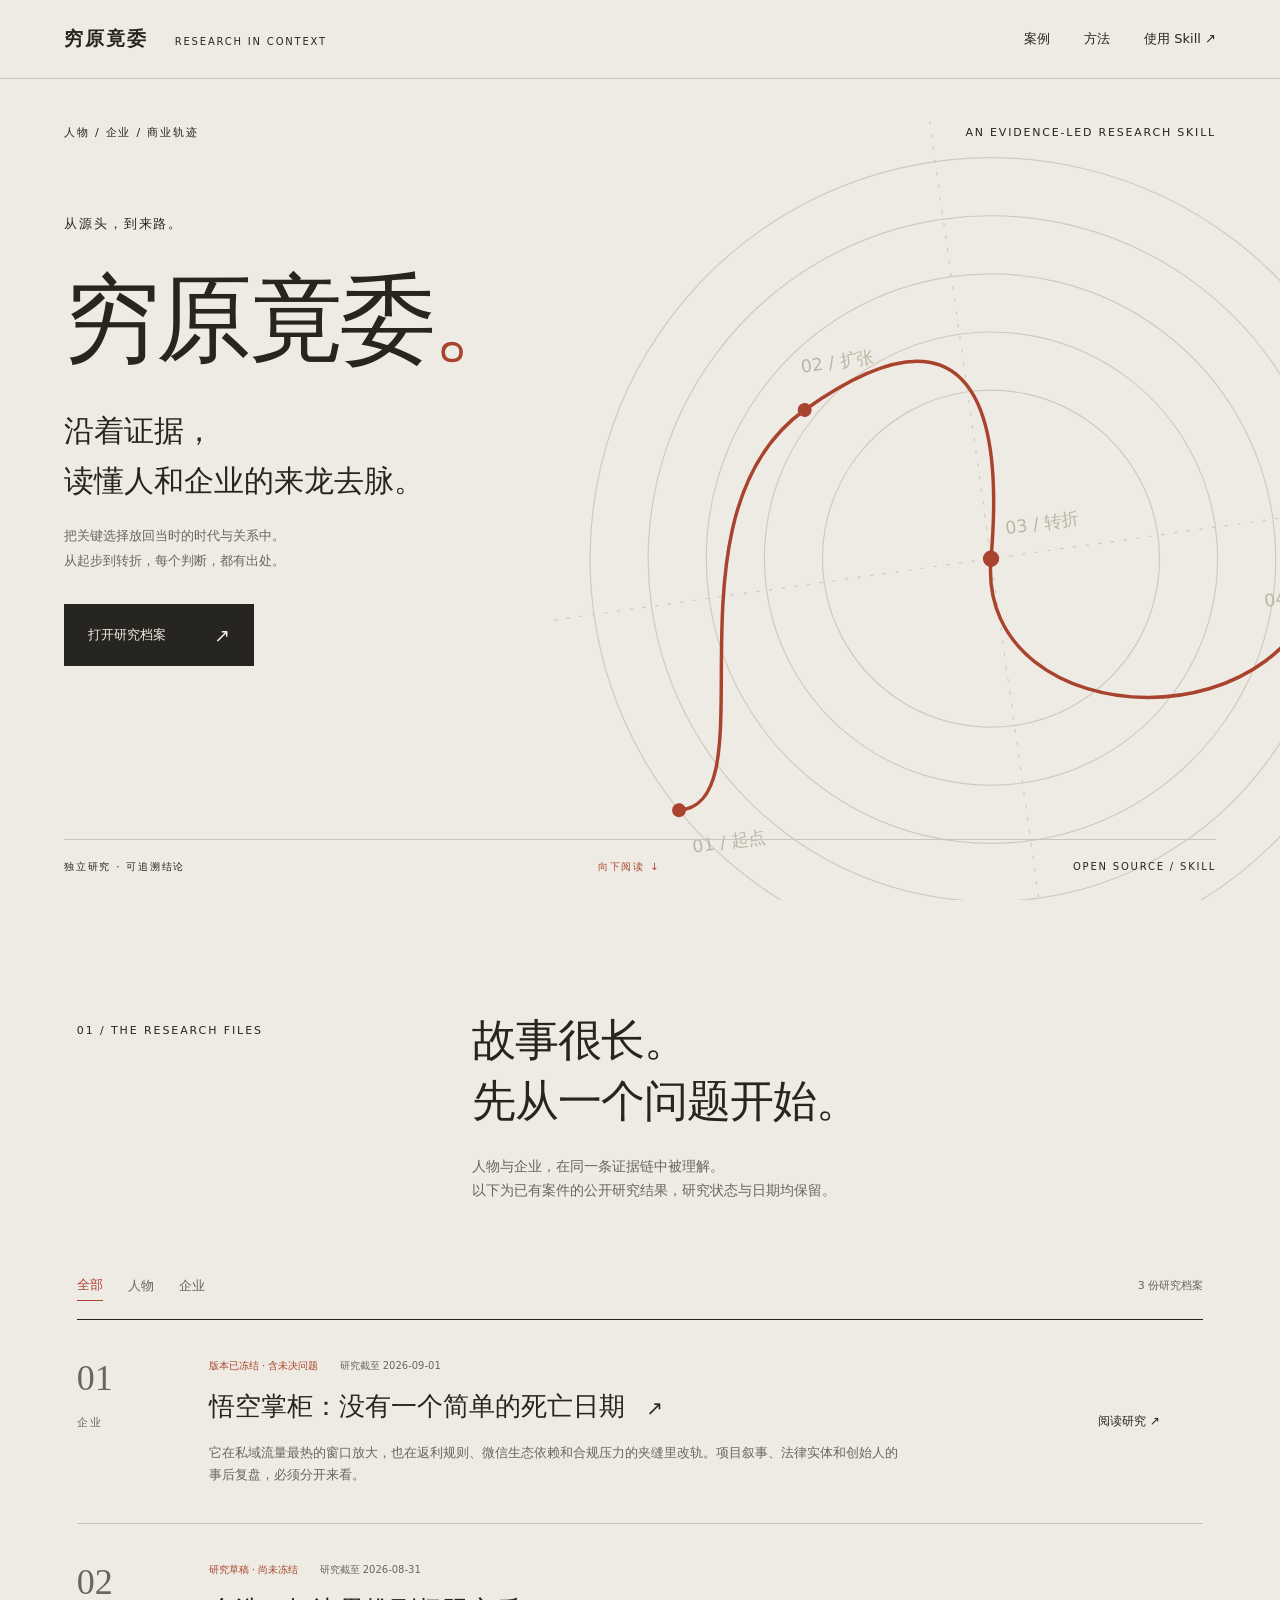
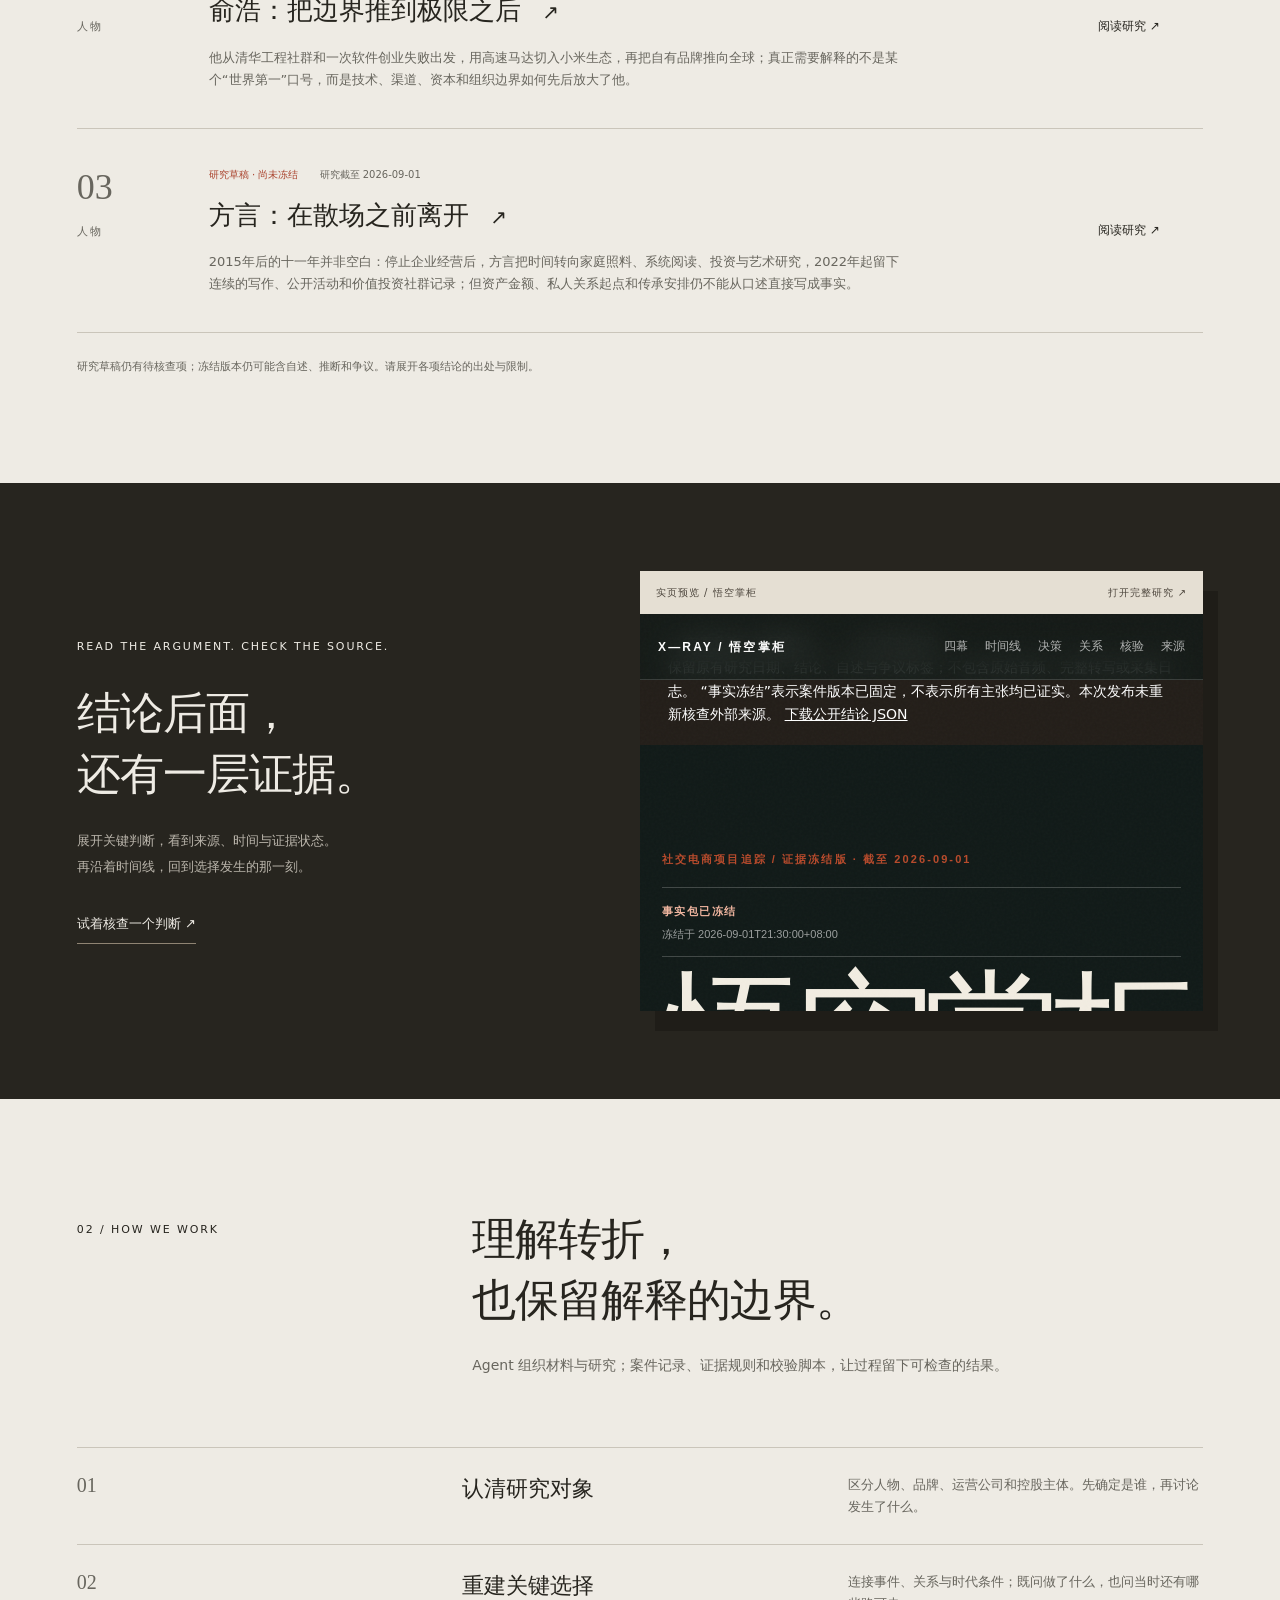
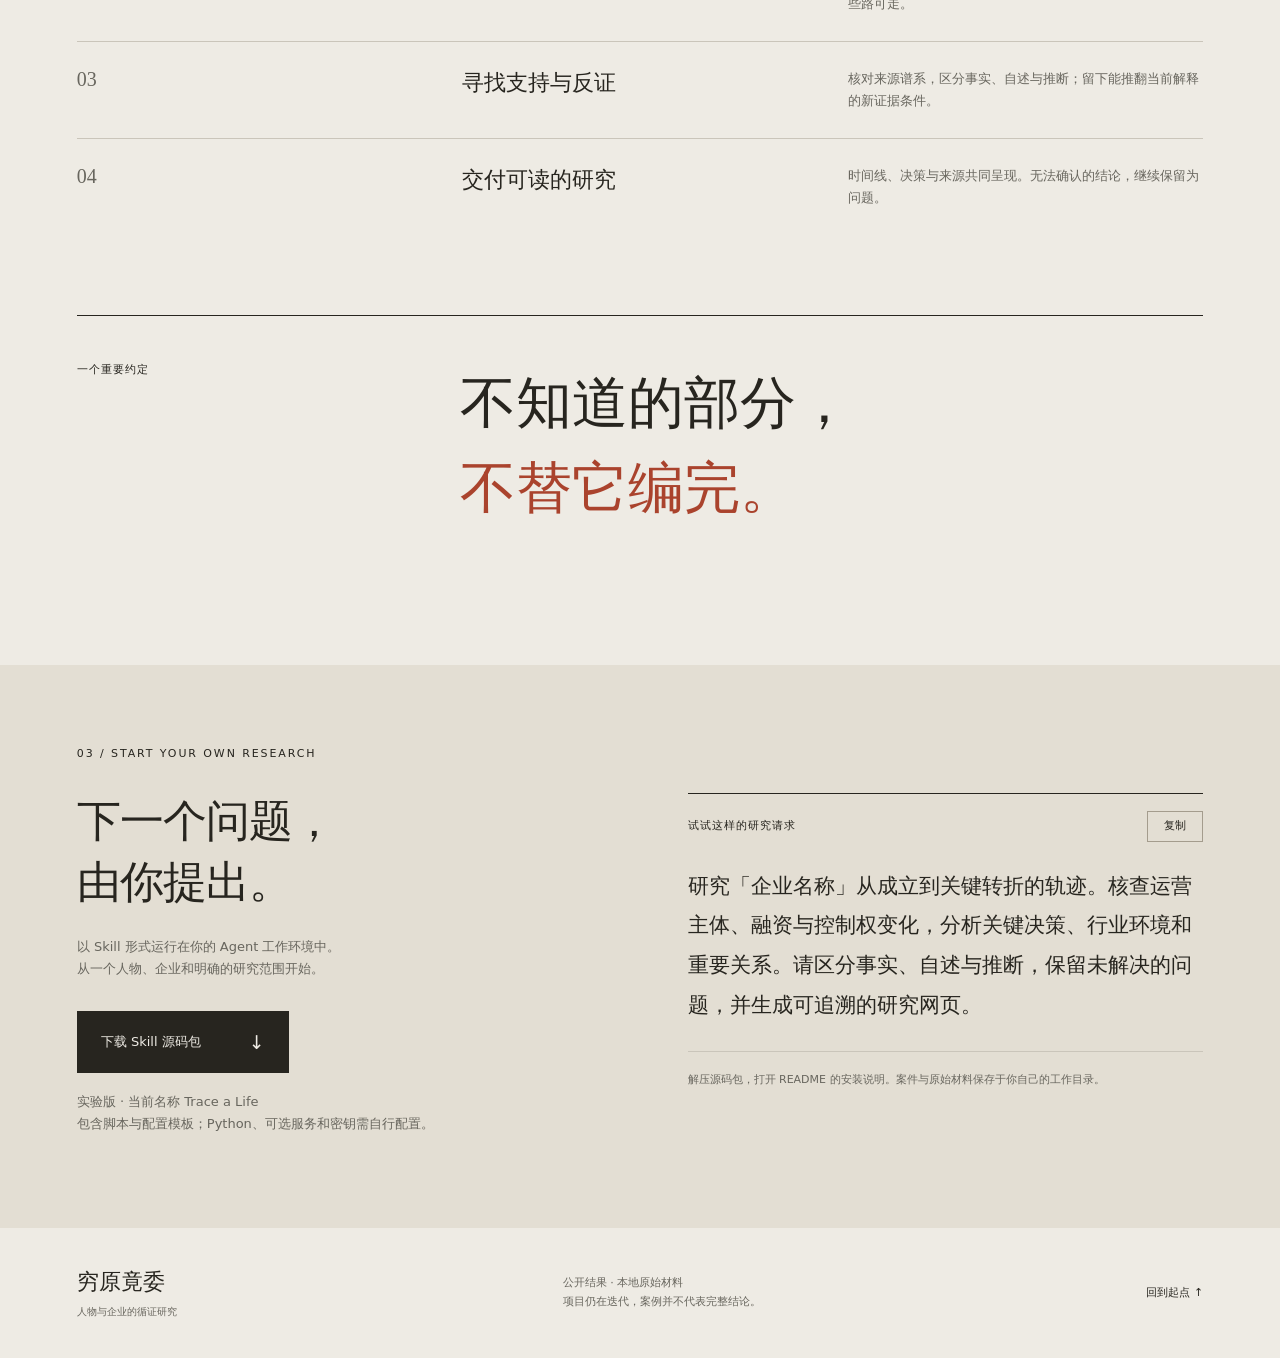
==== website/index.html @ 88b1b2bf "initial commit" ====
<!doctype html>
<html lang="zh-CN">
<head>
  <meta charset="utf-8">
  <meta name="viewport" content="width=device-width,initial-scale=1">
  <meta name="description" content="穷原竟委：沿着证据，研究人物与企业的起点、选择与转折。浏览真实案例，下载开源研究 Skill。">
  <meta name="theme-color" content="#eeebe4">
  <title>穷原竟委 — 人物与企业的循证研究</title>
  <script>if (location.pathname.endsWith('/index.template.html')) location.replace('../website/index.html');</script>
  <link rel="stylesheet" href="styles.css">
  <script src="site.js" defer></script>
</head>
<body>
  <a class="skip" href="#cases">跳至研究案例</a>
  <header class="nav"><a class="wordmark" href="#">穷原竟委 <span>RESEARCH IN CONTEXT</span></a><nav aria-label="主导航"><a href="#cases">案例</a><a href="#method">方法</a><a href="#start">使用 Skill <span aria-hidden="true">↗</span></a></nav></header>
  <main>
    <section class="hero" aria-labelledby="hero-title">
      <div class="hero-top"><span>人物 / 企业 / 商业轨迹</span><span>AN EVIDENCE-LED RESEARCH SKILL</span></div>
      <div class="hero-copy"><p class="eyebrow">从源头，到来路。</p><h1 id="hero-title">穷原竟委<span class="title-dot">。</span></h1><p class="hero-promise">沿着证据，<br>读懂人和企业的来龙去脉。</p><p class="hero-desc">把关键选择放回当时的时代与关系中。<br>从起步到转折，每个判断，都有出处。</p><a class="primary" href="#cases">打开研究档案 <span aria-hidden="true">↗</span></a></div>
      <div class="trace-art" aria-hidden="true"><svg viewBox="0 0 760 760"><g class="contours" fill="none" stroke="currentColor"><ellipse cx="380" cy="380" rx="345" ry="345"/><ellipse cx="380" cy="380" rx="295" ry="295"/><ellipse cx="380" cy="380" rx="245" ry="245"/><ellipse cx="380" cy="380" rx="195" ry="195"/><ellipse cx="380" cy="380" rx="145" ry="145"/><path d="M0 380H760M380 0V760" stroke-dasharray="3 8"/></g><path class="trace-route" d="M84 557C165 563 100 303 239 231S415 228 380 380S631 583 666 411" fill="none" stroke="#aa432d" stroke-width="3"/><g fill="#aa432d"><circle cx="84" cy="557" r="6"/><circle cx="239" cy="231" r="6"/><circle cx="380" cy="380" r="7"/><circle cx="666" cy="411" r="6"/></g><g font-size="15" fill="currentColor"><text x="91" y="595">01 / 起点</text><text x="241" y="199">02 / 扩张</text><text x="396" y="361">03 / 转折</text><text x="608" y="454">04 / 延续？</text></g></svg><span class="trace-caption">CHOICES LEAVE TRACES.<br>FOLLOW THE EVIDENCE.</span></div>
      <div class="hero-bottom"><span>独立研究 · 可追溯结论</span><a href="#cases">向下阅读 ↓</a><span>OPEN SOURCE / SKILL</span></div>
    </section>

    <section class="case-section wrap" id="cases">
      <div class="section-heading"><p class="eyebrow">01 / THE RESEARCH FILES</p><div><h2>故事很长。<br>先从一个问题开始。</h2><p>人物与企业，在同一条证据链中被理解。<br>以下为已有案件的公开研究结果，研究状态与日期均保留。</p></div></div>
      <div class="filter-bar"><div role="group" aria-label="筛选案例"><button type="button" data-filter="all" aria-pressed="true">全部</button><button type="button" data-filter="人物" aria-pressed="false">人物</button><button type="button" data-filter="企业" aria-pressed="false">企业</button></div><span id="case-count" aria-live="polite">3 份研究档案</span></div>
      <div class="case-list"><article class="case-row" data-kind="企业">
<div class="case-id">01<span>企业</span></div>
<div><p class="case-status">版本已冻结 · 含未决问题 <span>研究截至 2026-09-01</span></p>
<h3><a href="cases/wukong-zhanggui/index.html">悟空掌柜：没有一个简单的死亡日期 <span aria-hidden="true">↗</span></a></h3>
<p>它在私域流量最热的窗口放大，也在返利规则、微信生态依赖和合规压力的夹缝里改轨。项目叙事、法律实体和创始人的事后复盘，必须分开来看。</p></div>
<a class="read-case" href="cases/wukong-zhanggui/index.html">阅读研究 <span aria-hidden="true">↗</span></a></article>
<article class="case-row" data-kind="人物">
<div class="case-id">02<span>人物</span></div>
<div><p class="case-status">研究草稿 · 尚未冻结 <span>研究截至 2026-08-31</span></p>
<h3><a href="cases/yu-hao-dreame/index.html">俞浩：把边界推到极限之后 <span aria-hidden="true">↗</span></a></h3>
<p>他从清华工程社群和一次软件创业失败出发，用高速马达切入小米生态，再把自有品牌推向全球；真正需要解释的不是某个“世界第一”口号，而是技术、渠道、资本和组织边界如何先后放大了他。</p></div>
<a class="read-case" href="cases/yu-hao-dreame/index.html">阅读研究 <span aria-hidden="true">↗</span></a></article>
<article class="case-row" data-kind="人物">
<div class="case-id">03<span>人物</span></div>
<div><p class="case-status">研究草稿 · 尚未冻结 <span>研究截至 2026-09-01</span></p>
<h3><a href="cases/fang-yan-money-evolution/index.html">方言：在散场之前离开 <span aria-hidden="true">↗</span></a></h3>
<p>2015年后的十一年并非空白：停止企业经营后，方言把时间转向家庭照料、系统阅读、投资与艺术研究，2022年起留下连续的写作、公开活动和价值投资社群记录；但资产金额、私人关系起点和传承安排仍不能从口述直接写成事实。</p></div>
<a class="read-case" href="cases/fang-yan-money-evolution/index.html">阅读研究 <span aria-hidden="true">↗</span></a></article></div>
      <p class="small-note">研究草稿仍有待核查项；冻结版本仍可能含自述、推断和争议。请展开各项结论的出处与限制。</p>
    </section>

    <section class="reading-room" aria-labelledby="reading-title"><div class="wrap reading-layout"><div><p class="eyebrow">READ THE ARGUMENT. CHECK THE SOURCE.</p><h2 id="reading-title">结论后面，<br>还有一层证据。</h2><p>展开关键判断，看到来源、时间与证据状态。<br>再沿着时间线，回到选择发生的那一刻。</p><a class="text-link" href="cases/wukong-zhanggui/index.html#claims">试着核查一个判断 ↗</a></div><div class="page-preview"><div class="preview-caption"><span>实页预览 / 悟空掌柜</span><a href="cases/wukong-zhanggui/index.html">打开完整研究 ↗</a></div><iframe src="cases/wukong-zhanggui/index.html" title="悟空掌柜研究页面预览" loading="lazy" sandbox="allow-scripts allow-same-origin"></iframe></div></div></section>

    <section class="method-section wrap" id="method"><div class="section-heading"><p class="eyebrow">02 / HOW WE WORK</p><div><h2>理解转折，<br>也保留解释的边界。</h2><p>Agent 组织材料与研究；案件记录、证据规则和校验脚本，让过程留下可检查的结果。</p></div></div>
      <ol class="method-list"><li><span>01</span><h3>认清研究对象</h3><p>区分人物、品牌、运营公司和控股主体。先确定是谁，再讨论发生了什么。</p></li><li><span>02</span><h3>重建关键选择</h3><p>连接事件、关系与时代条件；既问做了什么，也问当时还有哪些路可走。</p></li><li><span>03</span><h3>寻找支持与反证</h3><p>核对来源谱系，区分事实、自述与推断；留下能推翻当前解释的新证据条件。</p></li><li><span>04</span><h3>交付可读的研究</h3><p>时间线、决策与来源共同呈现。无法确认的结论，继续保留为问题。</p></li></ol>
      <div class="boundary"><span>一个重要约定</span><p>不知道的部分，<br><em>不替它编完。</em></p></div>
    </section>

    <section class="start-section" id="start"><div class="wrap start-layout"><div><p class="eyebrow">03 / START YOUR OWN RESEARCH</p><h2>下一个问题，<br>由你提出。</h2><p>以 Skill 形式运行在你的 Agent 工作环境中。<br>从一个人物、企业和明确的研究范围开始。</p><a class="primary" href="downloads/trace-a-life-source.zip" download>下载 Skill 源码包 <span aria-hidden="true">↓</span></a><p class="download-note">实验版 · 当前名称 Trace a Life<br>包含脚本与配置模板；Python、可选服务和密钥需自行配置。</p></div><div class="prompt"><div class="prompt-top"><span>试试这样的研究请求</span><button id="copy-prompt" type="button">复制</button></div><p id="research-prompt">研究「企业名称」从成立到关键转折的轨迹。核查运营主体、融资与控制权变化，分析关键决策、行业环境和重要关系。请区分事实、自述与推断，保留未解决的问题，并生成可追溯的研究网页。</p><p class="prompt-help">解压源码包，打开 README 的安装说明。案件与原始材料保存于你自己的工作目录。</p><span id="copy-status" role="status"></span></div></div></section>
  </main>
  <footer class="wrap footer"><div><strong>穷原竟委</strong><span>人物与企业的循证研究</span></div><p>公开结果 · 本地原始材料<br>项目仍在迭代，案例并不代表完整结论。</p><a href="#">回到起点 ↑</a></footer>
</body>
</html>
---- website/styles.css ----
:root{--paper:#eeebe4;--ink:#27251f;--muted:#68665e;--accent:#aa432d;--line:#cac5ba;--serif:"Songti SC","Noto Serif CJK SC","STSong",serif;--sans:Inter,"PingFang SC","Microsoft YaHei",system-ui,sans-serif}*{box-sizing:border-box}html{scroll-behavior:smooth;scroll-padding-top:30px}body{margin:0;background:var(--paper);color:var(--ink);font:15px/1.7 var(--sans)}a{color:inherit;text-decoration:none}button{font:inherit;color:inherit;cursor:pointer}a,button{-webkit-tap-highlight-color:transparent}a:focus-visible,button:focus-visible{outline:2px solid var(--accent);outline-offset:6px}button:disabled{cursor:default}::selection{background:var(--accent);color:white}.wrap{max-width:1380px;margin:auto;padding-left:6%;padding-right:6%}.skip{position:absolute;top:-100px;left:12px;padding:12px;background:white;z-index:10}.skip:focus{top:8px}.nav{position:absolute;z-index:2;top:0;left:0;width:100%;display:flex;align-items:center;justify-content:space-between;padding:26px 5%;border-bottom:1px solid var(--line)}.wordmark{font:600 19px var(--serif);letter-spacing:2px}.wordmark span{font:10px var(--sans);letter-spacing:1.8px;margin-left:20px}.nav nav{display:flex;gap:34px;font-size:13px}.nav nav a{transition:color .2s}.nav nav a:hover{color:var(--accent)}.hero{position:relative;min-height:760px;height:100svh;max-height:1080px;overflow:hidden;padding:124px 5% 40px}.hero-top,.hero-bottom{display:flex;justify-content:space-between;font-size:11px;letter-spacing:1.8px}.hero-top{position:relative;z-index:1}.hero-copy{position:relative;z-index:1;margin-top:70px;width:60%}.eyebrow{font-size:11px;letter-spacing:1.9px;margin:0 0 27px}.hero-copy>.eyebrow{font-size:13px}.hero h1{font:500 clamp(72px,7.5vw,122px)/1.2 var(--serif);letter-spacing:-4px;margin:0 0 30px;white-space:nowrap}.title-dot{color:var(--accent)}.hero-promise{font:400 clamp(23px,2.35vw,36px)/1.65 var(--serif);margin:0 0 18px}.hero-desc{color:var(--muted);font-size:13px;line-height:1.9;margin-bottom:30px}.primary{display:inline-flex;gap:48px;justify-content:space-between;align-items:center;background:var(--ink);color:var(--paper);font-size:13px;padding:15px 24px;transition:background .25s,transform .25s}.primary:hover{background:var(--accent);transform:translateY(-2px)}.primary span{font-size:19px}.trace-art{position:absolute;right:-12%;width:69%;top:13%;color:#bcb4a4;pointer-events:none;transform:rotate(-8deg)}.trace-art svg{width:100%;height:auto}.contours{opacity:.6}.trace-route{stroke-dasharray:1300;stroke-dashoffset:1300;animation:trace 2.6s .15s ease-out forwards}.trace-caption{position:absolute;right:25%;bottom:4%;font-size:10px;letter-spacing:2px;line-height:2.1;transform:rotate(8deg);color:var(--muted)}.hero-bottom{position:absolute;bottom:25px;left:5%;right:5%;padding-top:18px;border-top:1px solid var(--line);font-size:10px}.hero-copy{animation:enter .8s ease-out both}.hero-bottom a{color:var(--accent)}.case-section{padding-top:110px;padding-bottom:95px}.section-heading{display:grid;grid-template-columns:1fr 2fr;gap:30px;margin-bottom:55px}.section-heading>.eyebrow{padding-top:12px}h2{font:400 clamp(32px,3.4vw,52px)/1.4 var(--serif);margin:0 0 23px;letter-spacing:-1px}.section-heading>div>p{max-width:540px;color:var(--muted);font-size:14px}.filter-bar{display:flex;align-items:center;justify-content:space-between;border-bottom:1px solid var(--ink);padding-bottom:18px}.filter-bar>div{display:flex;gap:25px}.filter-bar button{border:0;background:transparent;padding:3px 0;color:var(--muted);font-size:13px}.filter-bar button[aria-pressed=true]{color:var(--accent);border-bottom:1px solid var(--accent)}#case-count{font-size:11px;color:var(--muted)}.case-row{display:grid;grid-template-columns:100px 1fr 105px;gap:32px;padding:37px 0;border-bottom:1px solid var(--line)}.case-row[hidden]{display:none}.case-id{font:36px var(--serif);color:var(--muted)}.case-id span{display:block;font:11px var(--sans);margin-top:16px;letter-spacing:2px}.case-status{font-size:10px;color:var(--accent);margin:0 0 14px}.case-status span{color:var(--muted);margin-left:18px}.case-row h3{font:400 clamp(22px,2vw,30px)/1.5 var(--serif);margin:0 0 16px}.case-row h3 a{transition:color .2s}.case-row h3 a:hover{color:var(--accent)}.case-row h3 span{display:inline-block;font:20px var(--sans);margin-left:15px;transition:transform .2s}.case-row:hover h3 span{transform:translate(3px,-3px)}.case-row>div>p:last-child{font-size:13px;color:var(--muted);max-width:700px;margin-bottom:0}.read-case{font-size:12px;align-self:center}.small-note{font-size:11px;color:var(--muted);margin-top:25px}.reading-room{background:#27251f;color:var(--paper);padding:88px 0}.reading-layout{display:grid;grid-template-columns:1fr 1.12fr;align-items:center;gap:60px}.reading-layout p:not(.eyebrow){font-size:13px;color:#bbb6ac;line-height:2}.text-link{display:inline-block;font-size:13px;margin-top:20px;border-bottom:1px solid #8f8473;padding-bottom:8px}.page-preview{height:440px;overflow:hidden;background:#f5f2e9;box-shadow:15px 20px 0 #1f1d18}.preview-caption{display:flex;justify-content:space-between;gap:10px;background:#e5dfd3;padding:13px 16px;color:#4c453c;font-size:10px;letter-spacing:1px}.page-preview iframe{border:0;width:100%;height:399px;display:block}.method-section{padding-top:110px;padding-bottom:90px}.method-list{list-style:none;margin:0;padding:0;counter-reset:steps}.method-list li{display:grid;grid-template-columns:1fr 1fr 1fr;gap:30px;border-top:1px solid var(--line);padding:26px 0}.method-list li>span{font:20px var(--serif);color:var(--muted)}.method-list h3{font:400 22px var(--serif);margin:0}.method-list p{font-size:13px;color:var(--muted);margin:0}.boundary{margin-top:80px;display:flex;align-items:flex-start;justify-content:space-between;padding:45px 0;border-top:1px solid var(--ink)}.boundary>span{font-size:11px;letter-spacing:1px}.boundary>p{font:400 clamp(36px,4.4vw,64px)/1.5 var(--serif);margin:0;width:66%}.boundary em{font-style:normal;color:var(--accent)}.start-section{background:#e3ded3;padding:80px 0}.start-layout{display:grid;grid-template-columns:1fr 1fr;gap:95px;align-items:center}.start-layout>div>p:not(.eyebrow){font-size:13px;color:var(--muted)}.start-layout .primary{margin-top:18px}.start-layout>div>.download-note{font-size:11px;margin-top:18px}.prompt{border-top:1px solid var(--ink);padding-top:17px}.prompt-top{display:flex;justify-content:space-between;align-items:center;font-size:11px;letter-spacing:1px}.prompt-top button{background:transparent;border:1px solid #a49c8d;padding:5px 16px;font-size:11px}.prompt>#research-prompt{font:400 21px/1.9 var(--serif);color:var(--ink);margin:25px 0}.prompt .prompt-help{font-size:11px!important;border-top:1px solid var(--line);padding-top:19px}#copy-status{font-size:11px;color:var(--accent)}.footer{display:flex;justify-content:space-between;align-items:center;padding-top:35px;padding-bottom:35px;font-size:11px;color:var(--muted);gap:25px}.footer strong{font:22px var(--serif);color:var(--ink)}.footer div span{display:block;font-size:10px;margin-top:6px}.footer>a{color:var(--ink);white-space:nowrap}.reveal-in{transition:opacity .7s,transform .7s}.reveal-in.pending{opacity:0;transform:translateY(18px)}@keyframes enter{from{opacity:0;transform:translateY(18px)}to{opacity:1;transform:none}}@keyframes trace{to{stroke-dashoffset:0}}@media(min-width:1450px){.hero-copy{margin-top:90px}}@media(max-width:900px){.wordmark span{display:none}.hero{min-height:740px}.hero-copy{width:80%;margin-top:65px}.trace-art{width:88%;right:-44%;top:22%;opacity:.65}.hero-top>span:last-child{font-size:9px}.section-heading{grid-template-columns:1fr;gap:5px}.reading-layout{gap:30px}.case-row{grid-template-columns:55px 1fr;gap:20px}.read-case{grid-column:2}.start-layout{gap:40px}.method-list li{grid-template-columns:60px 1fr 1.2fr}.boundary>p{width:75%}}@media(max-width:600px){.nav{padding:23px 6%}.wordmark{font-size:17px;letter-spacing:1px}.nav nav{gap:18px;font-size:11px}.hero{min-height:700px;height:100svh;padding:106px 6% 45px;max-height:900px}.hero-top{font-size:9px;letter-spacing:1px}.hero-top>span:last-child{display:none}.hero-copy{width:100%;margin-top:52px}.hero h1{font-size:65px;letter-spacing:-3px;margin-bottom:27px}.hero-promise{font-size:27px}.hero-desc{font-size:12px}.trace-art{width:125%;right:-72%;top:32%;opacity:.35}.hero-bottom{left:6%;right:6%;font-size:8px;letter-spacing:.6px}.hero-bottom>span:last-child{display:none}.primary{font-size:12px;padding:13px 21px;gap:32px}.wrap{padding-left:7%;padding-right:7%}.case-section,.method-section{padding-top:65px;padding-bottom:50px}.section-heading{margin-bottom:35px}.eyebrow{font-size:9px;margin-bottom:20px}h2{font-size:33px;letter-spacing:0}.case-row{padding:27px 0;gap:15px;grid-template-columns:32px 1fr}.case-id{font-size:24px}.case-id span{font-size:9px}.case-status{line-height:1.9}.case-status span{display:block;margin:3px 0 0}.case-row h3{font-size:22px}.case-row>div>p:last-child{font-size:12px}.case-row h3 span{font-size:15px;margin-left:5px}.read-case{font-size:11px}.reading-room{padding:55px 0}.reading-layout{grid-template-columns:1fr;gap:30px}.page-preview{height:390px;box-shadow:8px 12px 0 #1f1d18}.page-preview iframe{height:348px}.method-list li{grid-template-columns:28px 1fr;gap:15px}.method-list h3{font-size:21px}.method-list p{grid-column:2;font-size:12px}.boundary{margin-top:38px;padding:30px 0;display:block}.boundary>p{width:100%;font-size:36px;margin-top:22px}.start-section{padding:55px 0}.start-layout{grid-template-columns:1fr;gap:40px}.prompt>#research-prompt{font-size:20px}.footer{flex-wrap:wrap;align-items:flex-start;padding-top:28px}.footer p{max-width:160px;margin:0;font-size:10px}.footer>a{font-size:10px}}@media(prefers-reduced-motion:reduce){html{scroll-behavior:auto}*,*:before,*:after{animation:none!important;transition:none!important}.trace-route{stroke-dashoffset:0}.reveal-in.pending{opacity:1;transform:none}}
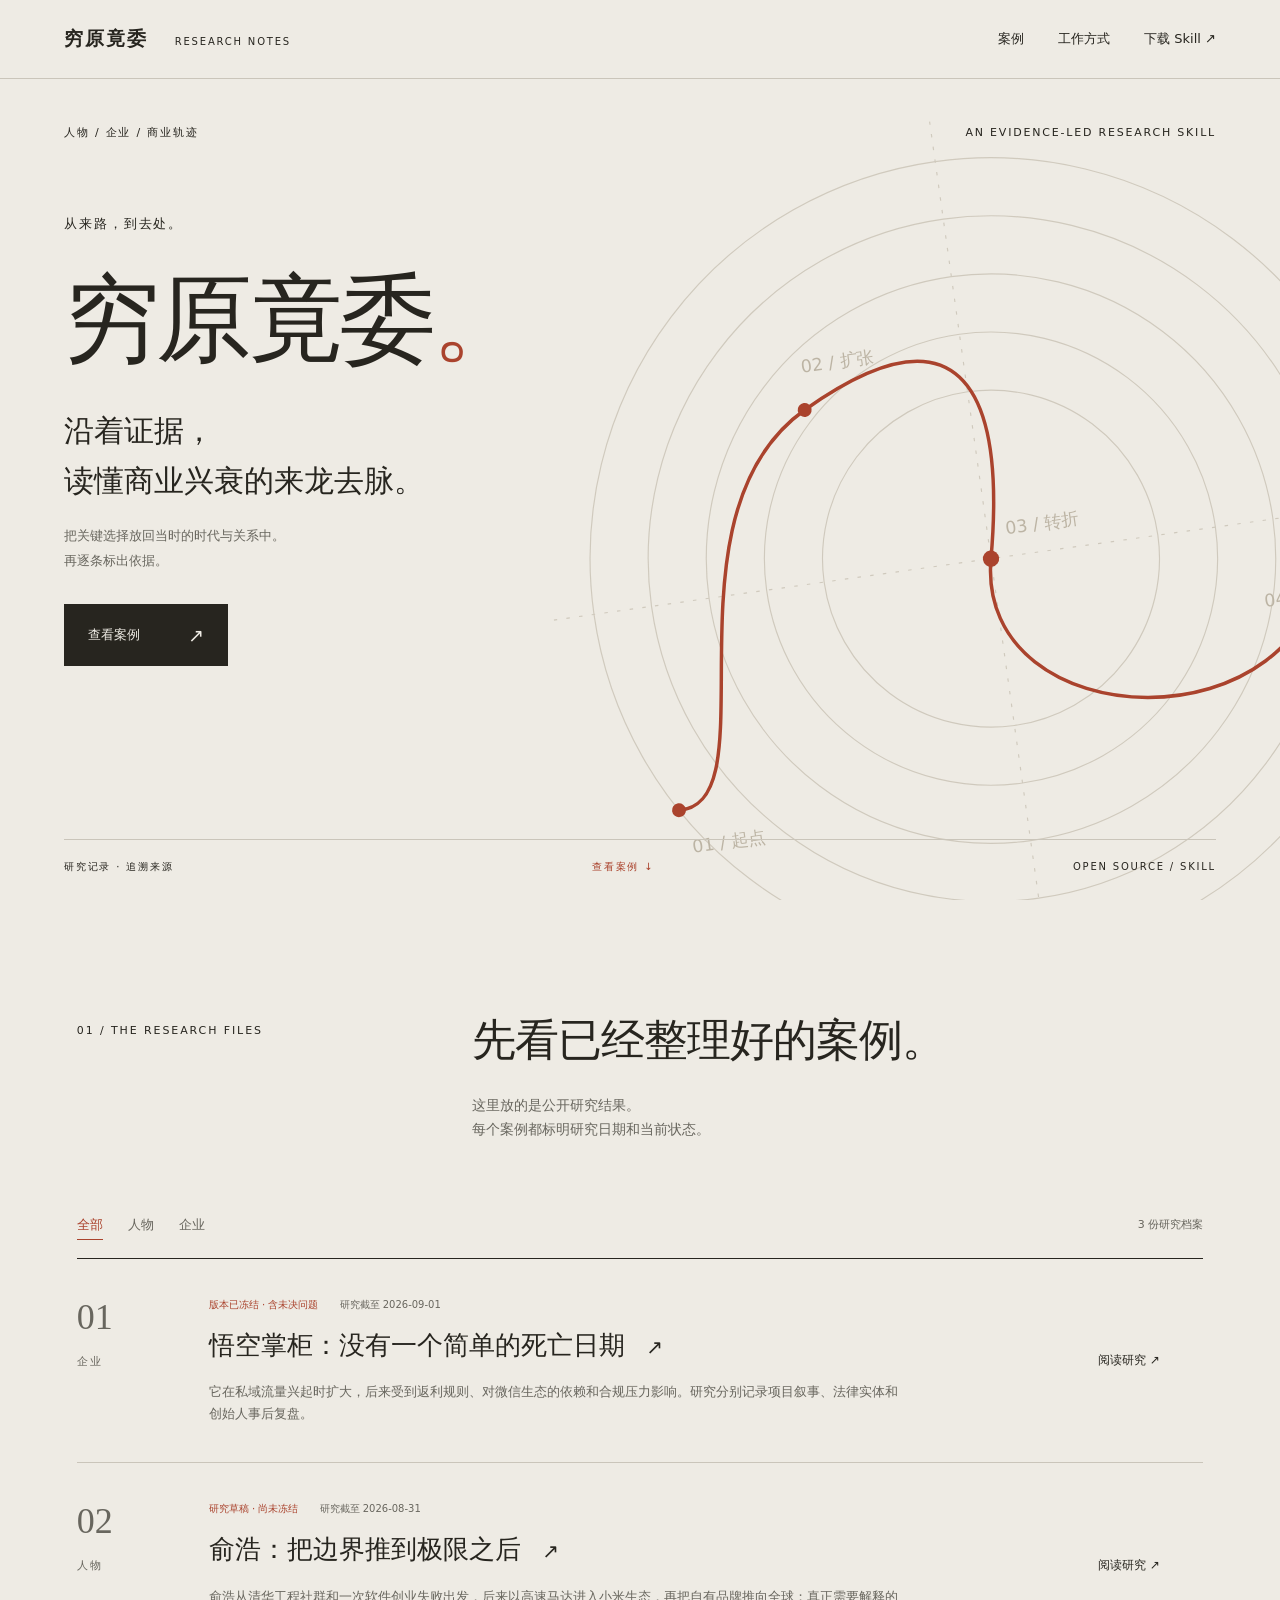
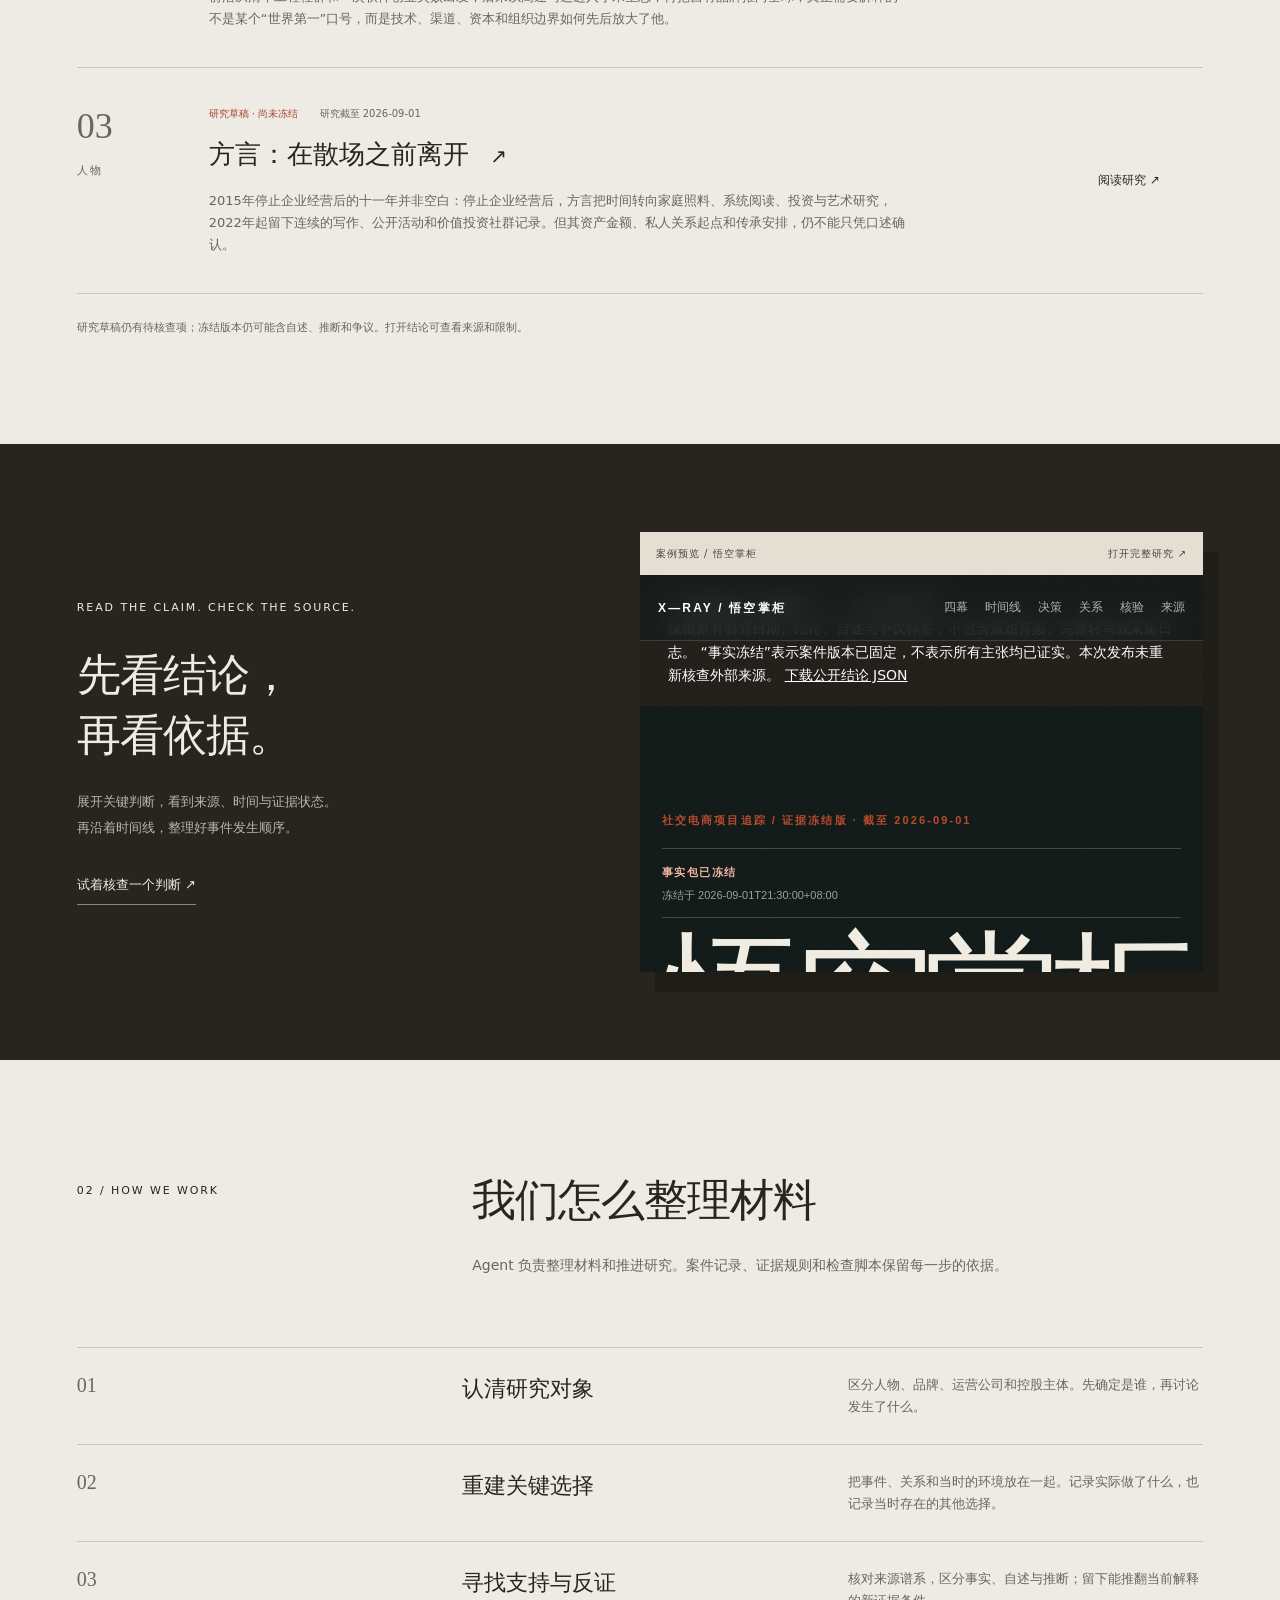
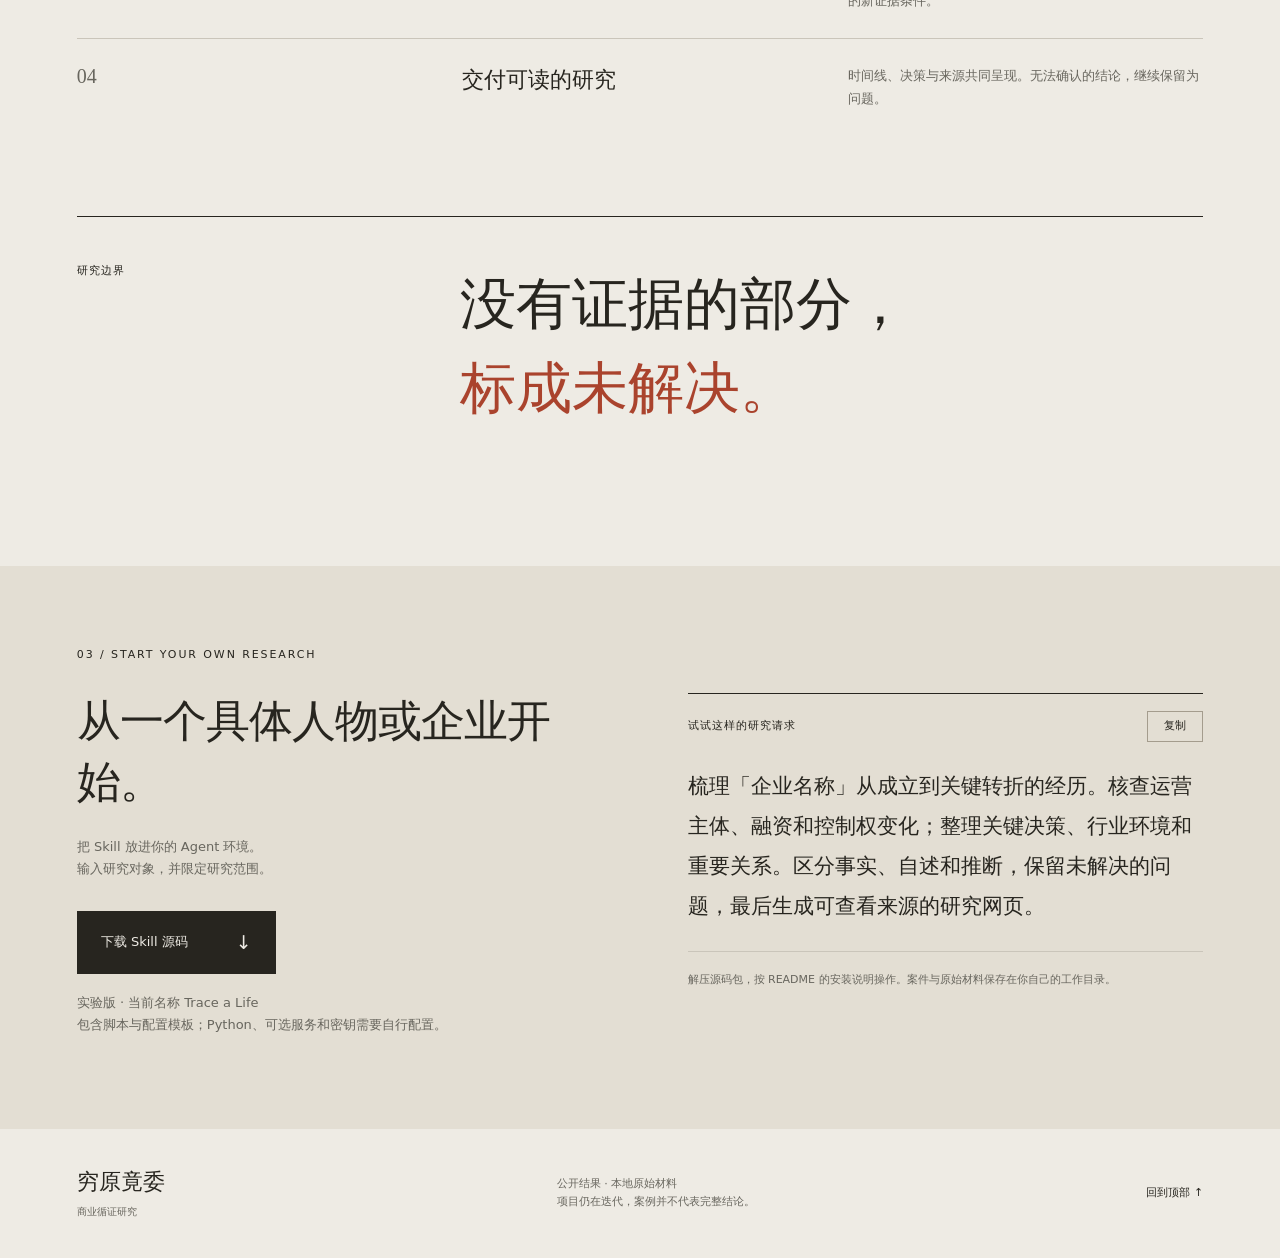
==== commit 8574a3c3: "refactor: humanize public homepage copy" ====
--- a/website/index.html
+++ b/website/index.html
@@ -3,57 +3,57 @@
 <head>
   <meta charset="utf-8">
   <meta name="viewport" content="width=device-width,initial-scale=1">
-  <meta name="description" content="穷原竟委：沿着证据，研究人物与企业的起点、选择与转折。浏览真实案例，下载开源研究 Skill。">
+  <meta name="description" content="穷原竟委：沿着证据，研究人物与企业的起点、选择与转折。整理公开来源，下载开源研究 Skill。">
   <meta name="theme-color" content="#eeebe4">
-  <title>穷原竟委 — 人物与企业的循证研究</title>
+  <title>穷原竟委 — 商业的循证研究</title>
   <script>if (location.pathname.endsWith('/index.template.html')) location.replace('../website/index.html');</script>
   <link rel="stylesheet" href="styles.css">
   <script src="site.js" defer></script>
 </head>
 <body>
   <a class="skip" href="#cases">跳至研究案例</a>
-  <header class="nav"><a class="wordmark" href="#">穷原竟委 <span>RESEARCH IN CONTEXT</span></a><nav aria-label="主导航"><a href="#cases">案例</a><a href="#method">方法</a><a href="#start">使用 Skill <span aria-hidden="true">↗</span></a></nav></header>
+  <header class="nav"><a class="wordmark" href="#">穷原竟委 <span>RESEARCH NOTES</span></a><nav aria-label="主导航"><a href="#cases">案例</a><a href="#method">工作方式</a><a href="#start">下载 Skill <span aria-hidden="true">↗</span></a></nav></header>
   <main>
     <section class="hero" aria-labelledby="hero-title">
       <div class="hero-top"><span>人物 / 企业 / 商业轨迹</span><span>AN EVIDENCE-LED RESEARCH SKILL</span></div>
-      <div class="hero-copy"><p class="eyebrow">从源头，到来路。</p><h1 id="hero-title">穷原竟委<span class="title-dot">。</span></h1><p class="hero-promise">沿着证据，<br>读懂人和企业的来龙去脉。</p><p class="hero-desc">把关键选择放回当时的时代与关系中。<br>从起步到转折，每个判断，都有出处。</p><a class="primary" href="#cases">打开研究档案 <span aria-hidden="true">↗</span></a></div>
+      <div class="hero-copy"><p class="eyebrow">从来路，到去处。</p><h1 id="hero-title">穷原竟委<span class="title-dot">。</span></h1><p class="hero-promise">沿着证据，<br>读懂商业兴衰的来龙去脉。</p><p class="hero-desc">把关键选择放回当时的时代与关系中。<br>再逐条标出依据。</p><a class="primary" href="#cases">查看案例 <span aria-hidden="true">↗</span></a></div>
       <div class="trace-art" aria-hidden="true"><svg viewBox="0 0 760 760"><g class="contours" fill="none" stroke="currentColor"><ellipse cx="380" cy="380" rx="345" ry="345"/><ellipse cx="380" cy="380" rx="295" ry="295"/><ellipse cx="380" cy="380" rx="245" ry="245"/><ellipse cx="380" cy="380" rx="195" ry="195"/><ellipse cx="380" cy="380" rx="145" ry="145"/><path d="M0 380H760M380 0V760" stroke-dasharray="3 8"/></g><path class="trace-route" d="M84 557C165 563 100 303 239 231S415 228 380 380S631 583 666 411" fill="none" stroke="#aa432d" stroke-width="3"/><g fill="#aa432d"><circle cx="84" cy="557" r="6"/><circle cx="239" cy="231" r="6"/><circle cx="380" cy="380" r="7"/><circle cx="666" cy="411" r="6"/></g><g font-size="15" fill="currentColor"><text x="91" y="595">01 / 起点</text><text x="241" y="199">02 / 扩张</text><text x="396" y="361">03 / 转折</text><text x="608" y="454">04 / 延续？</text></g></svg><span class="trace-caption">CHOICES LEAVE TRACES.<br>FOLLOW THE EVIDENCE.</span></div>
-      <div class="hero-bottom"><span>独立研究 · 可追溯结论</span><a href="#cases">向下阅读 ↓</a><span>OPEN SOURCE / SKILL</span></div>
+      <div class="hero-bottom"><span>研究记录 · 追溯来源</span><a href="#cases">查看案例 ↓</a><span>OPEN SOURCE / SKILL</span></div>
     </section>
 
     <section class="case-section wrap" id="cases">
-      <div class="section-heading"><p class="eyebrow">01 / THE RESEARCH FILES</p><div><h2>故事很长。<br>先从一个问题开始。</h2><p>人物与企业，在同一条证据链中被理解。<br>以下为已有案件的公开研究结果，研究状态与日期均保留。</p></div></div>
+      <div class="section-heading"><p class="eyebrow">01 / THE RESEARCH FILES</p><div><h2>先看已经整理好的案例。</h2><p>这里放的是公开研究结果。<br>每个案例都标明研究日期和当前状态。</p></div></div>
       <div class="filter-bar"><div role="group" aria-label="筛选案例"><button type="button" data-filter="all" aria-pressed="true">全部</button><button type="button" data-filter="人物" aria-pressed="false">人物</button><button type="button" data-filter="企业" aria-pressed="false">企业</button></div><span id="case-count" aria-live="polite">3 份研究档案</span></div>
       <div class="case-list"><article class="case-row" data-kind="企业">
 <div class="case-id">01<span>企业</span></div>
 <div><p class="case-status">版本已冻结 · 含未决问题 <span>研究截至 2026-09-01</span></p>
 <h3><a href="cases/wukong-zhanggui/index.html">悟空掌柜：没有一个简单的死亡日期 <span aria-hidden="true">↗</span></a></h3>
-<p>它在私域流量最热的窗口放大，也在返利规则、微信生态依赖和合规压力的夹缝里改轨。项目叙事、法律实体和创始人的事后复盘，必须分开来看。</p></div>
+<p>它在私域流量兴起时扩大，后来受到返利规则、对微信生态的依赖和合规压力影响。研究分别记录项目叙事、法律实体和创始人事后复盘。</p></div>
 <a class="read-case" href="cases/wukong-zhanggui/index.html">阅读研究 <span aria-hidden="true">↗</span></a></article>
 <article class="case-row" data-kind="人物">
 <div class="case-id">02<span>人物</span></div>
 <div><p class="case-status">研究草稿 · 尚未冻结 <span>研究截至 2026-08-31</span></p>
 <h3><a href="cases/yu-hao-dreame/index.html">俞浩：把边界推到极限之后 <span aria-hidden="true">↗</span></a></h3>
-<p>他从清华工程社群和一次软件创业失败出发，用高速马达切入小米生态，再把自有品牌推向全球；真正需要解释的不是某个“世界第一”口号，而是技术、渠道、资本和组织边界如何先后放大了他。</p></div>
+<p>俞浩从清华工程社群和一次软件创业失败出发，后来以高速马达进入小米生态，再把自有品牌推向全球；真正需要解释的不是某个“世界第一”口号，而是技术、渠道、资本和组织边界如何先后放大了他。</p></div>
 <a class="read-case" href="cases/yu-hao-dreame/index.html">阅读研究 <span aria-hidden="true">↗</span></a></article>
 <article class="case-row" data-kind="人物">
 <div class="case-id">03<span>人物</span></div>
 <div><p class="case-status">研究草稿 · 尚未冻结 <span>研究截至 2026-09-01</span></p>
 <h3><a href="cases/fang-yan-money-evolution/index.html">方言：在散场之前离开 <span aria-hidden="true">↗</span></a></h3>
-<p>2015年后的十一年并非空白：停止企业经营后，方言把时间转向家庭照料、系统阅读、投资与艺术研究，2022年起留下连续的写作、公开活动和价值投资社群记录；但资产金额、私人关系起点和传承安排仍不能从口述直接写成事实。</p></div>
+<p>2015年停止企业经营后的十一年并非空白：停止企业经营后，方言把时间转向家庭照料、系统阅读、投资与艺术研究，2022年起留下连续的写作、公开活动和价值投资社群记录。但其资产金额、私人关系起点和传承安排，仍不能只凭口述确认。</p></div>
 <a class="read-case" href="cases/fang-yan-money-evolution/index.html">阅读研究 <span aria-hidden="true">↗</span></a></article></div>
-      <p class="small-note">研究草稿仍有待核查项；冻结版本仍可能含自述、推断和争议。请展开各项结论的出处与限制。</p>
+      <p class="small-note">研究草稿仍有待核查项；冻结版本仍可能含自述、推断和争议。打开结论可查看来源和限制。</p>
     </section>
 
-    <section class="reading-room" aria-labelledby="reading-title"><div class="wrap reading-layout"><div><p class="eyebrow">READ THE ARGUMENT. CHECK THE SOURCE.</p><h2 id="reading-title">结论后面，<br>还有一层证据。</h2><p>展开关键判断，看到来源、时间与证据状态。<br>再沿着时间线，回到选择发生的那一刻。</p><a class="text-link" href="cases/wukong-zhanggui/index.html#claims">试着核查一个判断 ↗</a></div><div class="page-preview"><div class="preview-caption"><span>实页预览 / 悟空掌柜</span><a href="cases/wukong-zhanggui/index.html">打开完整研究 ↗</a></div><iframe src="cases/wukong-zhanggui/index.html" title="悟空掌柜研究页面预览" loading="lazy" sandbox="allow-scripts allow-same-origin"></iframe></div></div></section>
+    <section class="reading-room" aria-labelledby="reading-title"><div class="wrap reading-layout"><div><p class="eyebrow">READ THE CLAIM. CHECK THE SOURCE.</p><h2 id="reading-title">先看结论，<br>再看依据。</h2><p>展开关键判断，看到来源、时间与证据状态。<br>再沿着时间线，整理好事件发生顺序。</p><a class="text-link" href="cases/wukong-zhanggui/index.html#claims">试着核查一个判断 ↗</a></div><div class="page-preview"><div class="preview-caption"><span>案例预览 / 悟空掌柜</span><a href="cases/wukong-zhanggui/index.html">打开完整研究 ↗</a></div><iframe src="cases/wukong-zhanggui/index.html" title="悟空掌柜研究页面预览" loading="lazy" sandbox="allow-scripts allow-same-origin"></iframe></div></div></section>
 
-    <section class="method-section wrap" id="method"><div class="section-heading"><p class="eyebrow">02 / HOW WE WORK</p><div><h2>理解转折，<br>也保留解释的边界。</h2><p>Agent 组织材料与研究；案件记录、证据规则和校验脚本，让过程留下可检查的结果。</p></div></div>
-      <ol class="method-list"><li><span>01</span><h3>认清研究对象</h3><p>区分人物、品牌、运营公司和控股主体。先确定是谁，再讨论发生了什么。</p></li><li><span>02</span><h3>重建关键选择</h3><p>连接事件、关系与时代条件；既问做了什么，也问当时还有哪些路可走。</p></li><li><span>03</span><h3>寻找支持与反证</h3><p>核对来源谱系，区分事实、自述与推断；留下能推翻当前解释的新证据条件。</p></li><li><span>04</span><h3>交付可读的研究</h3><p>时间线、决策与来源共同呈现。无法确认的结论，继续保留为问题。</p></li></ol>
-      <div class="boundary"><span>一个重要约定</span><p>不知道的部分，<br><em>不替它编完。</em></p></div>
+    <section class="method-section wrap" id="method"><div class="section-heading"><p class="eyebrow">02 / HOW WE WORK</p><div><h2>我们怎么整理材料</h2><p>Agent 负责整理材料和推进研究。案件记录、证据规则和检查脚本保留每一步的依据。</p></div></div>
+      <ol class="method-list"><li><span>01</span><h3>认清研究对象</h3><p>区分人物、品牌、运营公司和控股主体。先确定是谁，再讨论发生了什么。</p></li><li><span>02</span><h3>重建关键选择</h3><p>把事件、关系和当时的环境放在一起。记录实际做了什么，也记录当时存在的其他选择。</p></li><li><span>03</span><h3>寻找支持与反证</h3><p>核对来源谱系，区分事实、自述与推断；留下能推翻当前解释的新证据条件。</p></li><li><span>04</span><h3>交付可读的研究</h3><p>时间线、决策与来源共同呈现。无法确认的结论，继续保留为问题。</p></li></ol>
+      <div class="boundary"><span>研究边界</span><p>没有证据的部分，<br><em>标成未解决。</em></p></div>
     </section>
 
-    <section class="start-section" id="start"><div class="wrap start-layout"><div><p class="eyebrow">03 / START YOUR OWN RESEARCH</p><h2>下一个问题，<br>由你提出。</h2><p>以 Skill 形式运行在你的 Agent 工作环境中。<br>从一个人物、企业和明确的研究范围开始。</p><a class="primary" href="downloads/trace-a-life-source.zip" download>下载 Skill 源码包 <span aria-hidden="true">↓</span></a><p class="download-note">实验版 · 当前名称 Trace a Life<br>包含脚本与配置模板；Python、可选服务和密钥需自行配置。</p></div><div class="prompt"><div class="prompt-top"><span>试试这样的研究请求</span><button id="copy-prompt" type="button">复制</button></div><p id="research-prompt">研究「企业名称」从成立到关键转折的轨迹。核查运营主体、融资与控制权变化，分析关键决策、行业环境和重要关系。请区分事实、自述与推断，保留未解决的问题，并生成可追溯的研究网页。</p><p class="prompt-help">解压源码包，打开 README 的安装说明。案件与原始材料保存于你自己的工作目录。</p><span id="copy-status" role="status"></span></div></div></section>
+    <section class="start-section" id="start"><div class="wrap start-layout"><div><p class="eyebrow">03 / START YOUR OWN RESEARCH</p><h2>从一个具体人物或企业开始。</h2><p>把 Skill 放进你的 Agent 环境。<br>输入研究对象，并限定研究范围。</p><a class="primary" href="downloads/trace-a-life-source.zip" download>下载 Skill 源码 <span aria-hidden="true">↓</span></a><p class="download-note">实验版 · 当前名称 Trace a Life<br>包含脚本与配置模板；Python、可选服务和密钥需要自行配置。</p></div><div class="prompt"><div class="prompt-top"><span>试试这样的研究请求</span><button id="copy-prompt" type="button">复制</button></div><p id="research-prompt">梳理「企业名称」从成立到关键转折的经历。核查运营主体、融资和控制权变化；整理关键决策、行业环境和重要关系。区分事实、自述和推断，保留未解决的问题，最后生成可查看来源的研究网页。</p><p class="prompt-help">解压源码包，按 README 的安装说明操作。案件与原始材料保存在你自己的工作目录。</p><span id="copy-status" role="status"></span></div></div></section>
   </main>
-  <footer class="wrap footer"><div><strong>穷原竟委</strong><span>人物与企业的循证研究</span></div><p>公开结果 · 本地原始材料<br>项目仍在迭代，案例并不代表完整结论。</p><a href="#">回到起点 ↑</a></footer>
+  <footer class="wrap footer"><div><strong>穷原竟委</strong><span>商业循证研究</span></div><p>公开结果 · 本地原始材料<br>项目仍在迭代，案例并不代表完整结论。</p><a href="#">回到顶部 ↑</a></footer>
 </body>
 </html>
